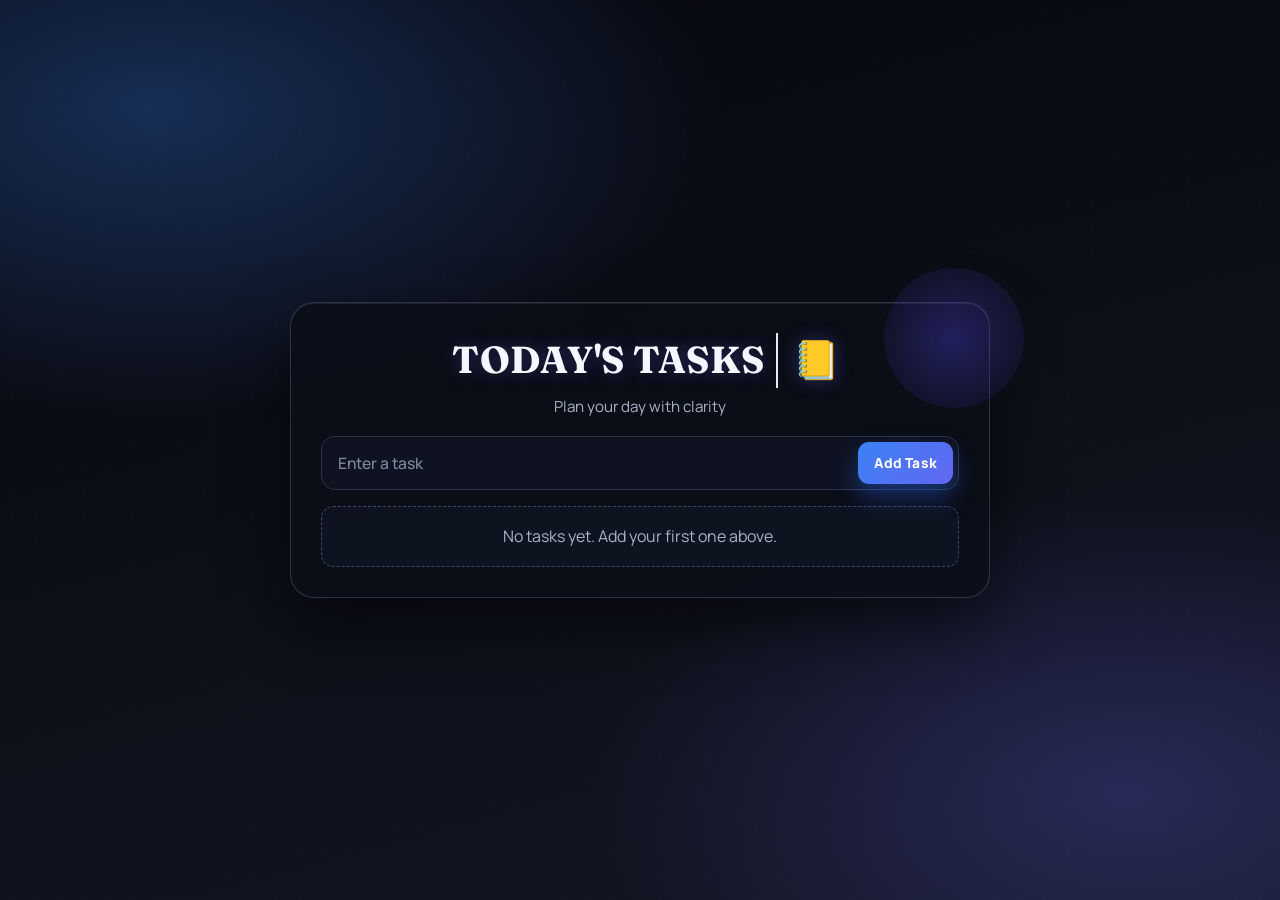
==== To-do-list App/To-do-list App.html @ d31a81e1 "feat: enhance dark cinematic todo UI and animations" ====
<!DOCTYPE html>
<html lang="en">

<head>
    <meta charset="UTF-8">
    <meta name="viewport" content="width=device-width, initial-scale=1.0">
    <title>TO-DO-LIST APP</title>
    <meta name="description" content="A simple and elegant to-do list app.">

    <style>
        @import url('https://fonts.googleapis.com/css2?family=Fraunces:opsz,wght@9..144,700&family=Manrope:wght@400;500;700;800&display=swap');

        :root {
            --bg-top: #06070d;
            --bg-bottom: #141724;
            --ink: #e8edf7;
            --ink-soft: #a9b3c8;
            --card: rgba(11, 14, 24, 0.82);
            --card-border: rgba(154, 173, 217, 0.24);
            --input-bg: #0f1321;
            --input-border: #2b3449;
            --input-focus: #6aa6ff;
            --input-ring: rgba(106, 166, 255, 0.28);
            --primary-a: #3b82f6;
            --primary-b: #6366f1;
            --primary-hover-a: #2563eb;
            --primary-hover-b: #4f46e5;
            --task-bg: #111525;
            --task-border: #283247;
            --success: #34d399;
            --danger: #f87171;
        }

        * {
            margin: 0;
            padding: 0;
            box-sizing: border-box;
        }

        body {
            min-height: 100vh;
            padding: 24px;
            display: grid;
            place-items: center;
            position: relative;
            overflow-x: hidden;
            color: var(--ink);
            font-family: 'Manrope', 'Segoe UI', Tahoma, Geneva, Verdana, sans-serif;
            line-height: 1.45;
            background:
                radial-gradient(62% 48% at 12% 12%, rgba(59, 130, 246, 0.3), transparent 72%),
                radial-gradient(58% 46% at 88% 88%, rgba(99, 102, 241, 0.26), transparent 72%),
                linear-gradient(165deg, var(--bg-top), var(--bg-bottom));
        }

        body::before {
            content: '';
            position: fixed;
            inset: 0;
            pointer-events: none;
            background-image: radial-gradient(rgba(128, 145, 186, 0.11) 0.9px, transparent 0.9px);
            background-size: 24px 24px;
            opacity: 0.22;
            z-index: 0;
        }

        .container {
            width: min(100%, 700px);
            padding: 30px;
            position: relative;
            z-index: 1;
            border-radius: 24px;
            border: 1px solid var(--card-border);
            background: var(--card);
            backdrop-filter: blur(14px);
            box-shadow:
                0 26px 64px rgba(0, 0, 0, 0.55),
                inset 0 1px 0 rgba(255, 255, 255, 0.08);
            animation: container-reveal 900ms cubic-bezier(0.22, 1, 0.36, 1) both;
        }

        .container::before {
            content: '';
            position: absolute;
            width: 140px;
            height: 140px;
            right: -35px;
            top: -35px;
            border-radius: 50%;
            background: radial-gradient(circle, rgba(79, 70, 229, 0.34), rgba(79, 70, 229, 0));
            pointer-events: none;
        }

        h1 {
            text-align: center;
            font-family: 'Fraunces', Georgia, serif;
            font-size: clamp(1.7rem, 3.5vw, 2.35rem);
            letter-spacing: 0.3px;
            margin-bottom: 8px;
            color: #f3f7ff;
            text-shadow: 0 0 18px rgba(99, 102, 241, 0.35);
        }

        .title-text {
            display: inline-block;
            width: 0;
            overflow: hidden;
            white-space: nowrap;
            vertical-align: bottom;
            border-right: 2px solid rgba(243, 247, 255, 0.95);
            animation: typing 1.9s steps(13, end) 280ms forwards, caret-blink 720ms step-end 280ms infinite;
        }

        .title-icons {
            display: inline-block;
            margin-left: 6px;
            transform-origin: center;
            opacity: 0;
            animation: icon-pop 680ms 2.15s cubic-bezier(0.34, 1.56, 0.64, 1) forwards;
        }

        .subtitle {
            text-align: center;
            margin-bottom: 18px;
            color: var(--ink-soft);
            font-size: 0.95rem;
        }

        .form-row {
            display: flex;
            margin-bottom: 16px;
        }

        .input-wrap {
            width: 100%;
            position: relative;
        }

        #taskInput {
            width: 100%;
            height: 54px;
            border-radius: 14px;
            border: 1px solid var(--input-border);
            background: var(--input-bg);
            padding: 0 134px 0 16px;
            font: 500 0.98rem 'Manrope', sans-serif;
            color: var(--ink);
            box-shadow: inset 0 1px 2px rgba(0, 0, 0, 0.3);
            transition: border-color 180ms ease, box-shadow 180ms ease, transform 180ms ease;
        }

        #taskInput::placeholder {
            color: #7f8aa3;
        }

        #taskInput:focus {
            outline: none;
            border-color: var(--input-focus);
            box-shadow: 0 0 0 4px var(--input-ring), inset 0 1px 2px rgba(0, 0, 0, 0.22);
            transform: translateY(-1px);
        }

        #addTaskBtn {
            position: absolute;
            top: 50%;
            right: 6px;
            transform: translateY(-50%);
            height: 42px;
            padding: 0 16px;
            border: 0;
            border-radius: 11px;
            cursor: pointer;
            color: #fff;
            font: 800 0.86rem 'Manrope', sans-serif;
            letter-spacing: 0.2px;
            background: linear-gradient(135deg, var(--primary-a), var(--primary-b));
            box-shadow: 0 12px 24px rgba(37, 99, 235, 0.42);
            transition: transform 160ms ease, box-shadow 160ms ease, filter 160ms ease;
        }

        #addTaskBtn:hover {
            background: linear-gradient(135deg, var(--primary-hover-a), var(--primary-hover-b));
            box-shadow: 0 14px 26px rgba(79, 70, 229, 0.44);
            filter: saturate(1.04);
        }

        #addTaskBtn:active {
            transform: translateY(calc(-50% + 1px)) scale(0.985);
        }

        #addTaskBtn:focus-visible {
            outline: none;
            box-shadow: 0 0 0 3px rgba(12, 18, 33, 0.95), 0 0 0 6px rgba(99, 102, 241, 0.45);
        }

        #taskList {
            list-style: none;
            display: grid;
            gap: 10px;
        }

        #taskList:empty::before {
            content: 'No tasks yet. Add your first one above.';
            display: block;
            text-align: center;
            padding: 18px 8px;
            color: var(--ink-soft);
            border: 1px dashed #394969;
            border-radius: 12px;
            background: rgba(19, 25, 40, 0.56);
        }

        #taskList li {
            display: flex;
            align-items: center;
            justify-content: space-between;
            gap: 12px;
            padding: 12px 14px;
            border-radius: 14px;
            border: 1px solid var(--task-border);
            background: var(--task-bg);
            box-shadow: 0 10px 24px rgba(0, 0, 0, 0.34);
            animation: item-in 280ms ease-out;
            transition: transform 180ms ease, box-shadow 180ms ease;
        }

        #taskList li:hover {
            transform: translateY(-1px);
            box-shadow: 0 14px 28px rgba(17, 24, 39, 0.6);
        }

        .task-text {
            flex: 1;
            font-weight: 600;
            word-break: break-word;
        }

        .task-actions {
            display: inline-flex;
            gap: 8px;
            flex-wrap: wrap;
        }

        .task-btn {
            border: 1px solid #33415e;
            background: #131a2b;
            border-radius: 10px;
            padding: 6px 10px;
            cursor: pointer;
            font: 700 0.8rem 'Manrope', sans-serif;
            transition: background-color 140ms ease, transform 140ms ease, border-color 140ms ease;
        }

        .task-btn:hover {
            border-color: #4a5f85;
            background: #18243b;
            transform: translateY(-1px);
        }

        .task-complete {
            color: var(--success);
        }

        .task-delete {
            color: var(--danger);
        }

        .task-done {
            background: #0f1628;
        }

        .task-done .task-text {
            text-decoration: line-through;
            text-decoration-thickness: 1.8px;
            color: #7f8aa3;
        }

        .sr-only {
            position: absolute;
            width: 1px;
            height: 1px;
            padding: 0;
            margin: -1px;
            overflow: hidden;
            clip: rect(0, 0, 0, 0);
            white-space: nowrap;
            border: 0;
        }

        @keyframes container-reveal {
            from {
                opacity: 0;
                transform: translateY(20px) scale(0.975);
                filter: blur(6px);
            }

            to {
                opacity: 1;
                transform: translateY(0) scale(1);
                filter: blur(0);
            }
        }

        @keyframes typing {
            from {
                width: 0;
            }

            to {
                width: 13ch;
            }
        }

        @keyframes caret-blink {
            from,
            to {
                border-right-color: transparent;
            }

            50% {
                border-right-color: rgba(243, 247, 255, 0.95);
            }
        }

        @keyframes icon-pop {
            from {
                opacity: 0;
                transform: scale(0.6) rotate(-12deg);
            }

            to {
                opacity: 1;
                transform: scale(1) rotate(0deg);
            }
        }

        @keyframes item-in {
            from {
                opacity: 0;
                transform: translateY(4px);
            }

            to {
                opacity: 1;
                transform: translateY(0);
            }
        }

        @media (max-width: 560px) {
            body {
                padding: 14px;
            }

            .container {
                padding: 18px;
                border-radius: 18px;
            }

            #taskInput {
                padding-right: 118px;
                height: 50px;
                font-size: 0.94rem;
            }

            #addTaskBtn {
                height: 38px;
                padding: 0 12px;
                font-size: 0.8rem;
            }

            #taskList li {
                align-items: flex-start;
                flex-direction: column;
            }

            .task-actions {
                width: 100%;
            }
        }

        @media (prefers-reduced-motion: reduce) {
            *,
            *::before,
            *::after {
                animation-duration: 0.01ms !important;
                animation-iteration-count: 1 !important;
                transition-duration: 0.01ms !important;
                scroll-behavior: auto !important;
            }
        }
    </style>
</head>


<body>

    <main class="container" aria-label="To-do list app">
        <h1><span class="title-text">TODAY'S TASKS</span> <span class="title-icons" aria-hidden="true">&#128210;</span></h1>
        <p class="subtitle">Plan your day with clarity</p>

        <div class="form-row">
            <div class="input-wrap">
                <label class="sr-only" for="taskInput">Enter a task</label>
                <input type="text" id="taskInput" placeholder="Enter a task" autocomplete="off">
                <button id="addTaskBtn" type="button">Add Task</button>
            </div>
        </div>

        <ul id="taskList" aria-live="polite"></ul>
    </main>

    <script>
        const taskInput = document.getElementById('taskInput');
        const addTaskBtn = document.getElementById('addTaskBtn');
        const taskList = document.getElementById('taskList');
        const storageKey = 'todo.tasks.v1';

        let tasks = loadTasks();
        renderTasks();

        addTaskBtn.addEventListener('click', addTask);
        taskInput.addEventListener('keydown', (event) => {
            if (event.key === 'Enter') {
                addTask();
            }
        });

        taskList.addEventListener('click', (event) => {
            const actionButton = event.target.closest('button[data-action]');
            if (!actionButton) {
                return;
            }

            const listItem = actionButton.closest('li[data-id]');
            if (!listItem) {
                return;
            }

            const taskId = Number(listItem.dataset.id);
            const action = actionButton.dataset.action;

            if (action === 'toggle') {
                tasks = tasks.map((task) =>
                    task.id === taskId ? { ...task, done: !task.done } : task
                );
            }

            if (action === 'delete') {
                tasks = tasks.filter((task) => task.id !== taskId);
            }

            saveTasks();
            renderTasks();
        });

        function addTask() {
            const text = taskInput.value.trim();
            if (!text) {
                taskInput.focus();
                return;
            }

            tasks.unshift({
                id: Date.now(),
                text,
                done: false,
            });

            taskInput.value = '';
            saveTasks();
            renderTasks();
            taskInput.focus();
        }

        function renderTasks() {
            taskList.innerHTML = '';

            tasks.forEach((task) => {
                const li = document.createElement('li');
                li.dataset.id = String(task.id);
                if (task.done) {
                    li.classList.add('task-done');
                }

                const textSpan = document.createElement('span');
                textSpan.className = 'task-text';
                textSpan.textContent = task.text;

                const actions = document.createElement('div');
                actions.className = 'task-actions';

                const toggleBtn = document.createElement('button');
                toggleBtn.type = 'button';
                toggleBtn.className = 'task-btn task-complete';
                toggleBtn.dataset.action = 'toggle';
                toggleBtn.textContent = task.done ? 'Undo' : 'Done';

                const deleteBtn = document.createElement('button');
                deleteBtn.type = 'button';
                deleteBtn.className = 'task-btn task-delete';
                deleteBtn.dataset.action = 'delete';
                deleteBtn.textContent = 'Delete';

                actions.append(toggleBtn, deleteBtn);
                li.append(textSpan, actions);
                taskList.appendChild(li);
            });
        }

        function saveTasks() {
            localStorage.setItem(storageKey, JSON.stringify(tasks));
        }

        function loadTasks() {
            try {
                const raw = localStorage.getItem(storageKey);
                const parsed = raw ? JSON.parse(raw) : [];
                return Array.isArray(parsed) ? parsed : [];
            } catch {
                return [];
            }
        }
    </script>

</body>

</html>
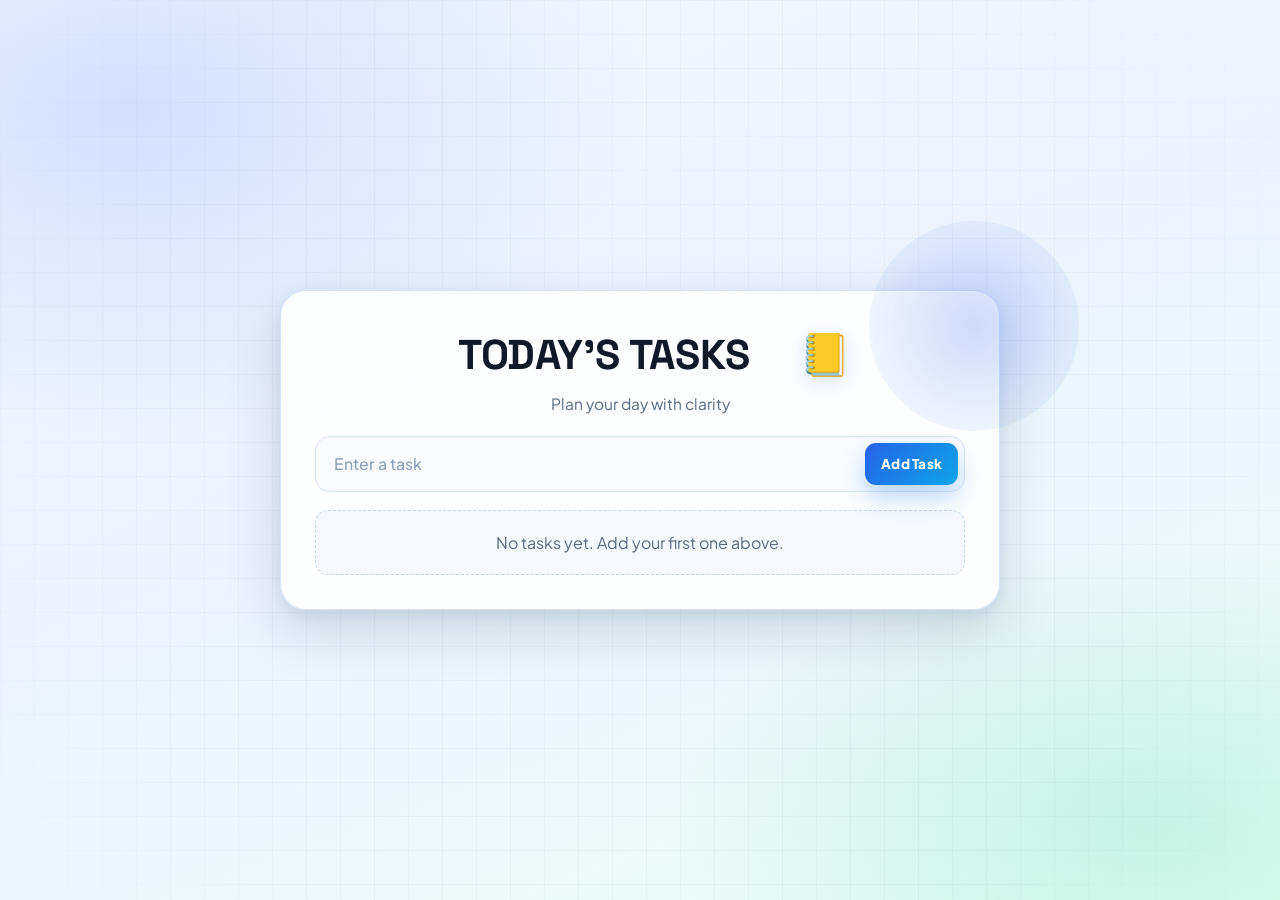
==== commit 3b09981b: "feat: split todo app into html css js with updated animations" ====
--- a/To-do-list App/To-do-list App.html
+++ b/To-do-list App/To-do-list App.html
@@ -6,389 +6,7 @@
     <meta name="viewport" content="width=device-width, initial-scale=1.0">
     <title>TO-DO-LIST APP</title>
     <meta name="description" content="A simple and elegant to-do list app.">
-
-    <style>
-        @import url('https://fonts.googleapis.com/css2?family=Fraunces:opsz,wght@9..144,700&family=Manrope:wght@400;500;700;800&display=swap');
-
-        :root {
-            --bg-top: #06070d;
-            --bg-bottom: #141724;
-            --ink: #e8edf7;
-            --ink-soft: #a9b3c8;
-            --card: rgba(11, 14, 24, 0.82);
-            --card-border: rgba(154, 173, 217, 0.24);
-            --input-bg: #0f1321;
-            --input-border: #2b3449;
-            --input-focus: #6aa6ff;
-            --input-ring: rgba(106, 166, 255, 0.28);
-            --primary-a: #3b82f6;
-            --primary-b: #6366f1;
-            --primary-hover-a: #2563eb;
-            --primary-hover-b: #4f46e5;
-            --task-bg: #111525;
-            --task-border: #283247;
-            --success: #34d399;
-            --danger: #f87171;
-        }
-
-        * {
-            margin: 0;
-            padding: 0;
-            box-sizing: border-box;
-        }
-
-        body {
-            min-height: 100vh;
-            padding: 24px;
-            display: grid;
-            place-items: center;
-            position: relative;
-            overflow-x: hidden;
-            color: var(--ink);
-            font-family: 'Manrope', 'Segoe UI', Tahoma, Geneva, Verdana, sans-serif;
-            line-height: 1.45;
-            background:
-                radial-gradient(62% 48% at 12% 12%, rgba(59, 130, 246, 0.3), transparent 72%),
-                radial-gradient(58% 46% at 88% 88%, rgba(99, 102, 241, 0.26), transparent 72%),
-                linear-gradient(165deg, var(--bg-top), var(--bg-bottom));
-        }
-
-        body::before {
-            content: '';
-            position: fixed;
-            inset: 0;
-            pointer-events: none;
-            background-image: radial-gradient(rgba(128, 145, 186, 0.11) 0.9px, transparent 0.9px);
-            background-size: 24px 24px;
-            opacity: 0.22;
-            z-index: 0;
-        }
-
-        .container {
-            width: min(100%, 700px);
-            padding: 30px;
-            position: relative;
-            z-index: 1;
-            border-radius: 24px;
-            border: 1px solid var(--card-border);
-            background: var(--card);
-            backdrop-filter: blur(14px);
-            box-shadow:
-                0 26px 64px rgba(0, 0, 0, 0.55),
-                inset 0 1px 0 rgba(255, 255, 255, 0.08);
-            animation: container-reveal 900ms cubic-bezier(0.22, 1, 0.36, 1) both;
-        }
-
-        .container::before {
-            content: '';
-            position: absolute;
-            width: 140px;
-            height: 140px;
-            right: -35px;
-            top: -35px;
-            border-radius: 50%;
-            background: radial-gradient(circle, rgba(79, 70, 229, 0.34), rgba(79, 70, 229, 0));
-            pointer-events: none;
-        }
-
-        h1 {
-            text-align: center;
-            font-family: 'Fraunces', Georgia, serif;
-            font-size: clamp(1.7rem, 3.5vw, 2.35rem);
-            letter-spacing: 0.3px;
-            margin-bottom: 8px;
-            color: #f3f7ff;
-            text-shadow: 0 0 18px rgba(99, 102, 241, 0.35);
-        }
-
-        .title-text {
-            display: inline-block;
-            width: 0;
-            overflow: hidden;
-            white-space: nowrap;
-            vertical-align: bottom;
-            border-right: 2px solid rgba(243, 247, 255, 0.95);
-            animation: typing 1.9s steps(13, end) 280ms forwards, caret-blink 720ms step-end 280ms infinite;
-        }
-
-        .title-icons {
-            display: inline-block;
-            margin-left: 6px;
-            transform-origin: center;
-            opacity: 0;
-            animation: icon-pop 680ms 2.15s cubic-bezier(0.34, 1.56, 0.64, 1) forwards;
-        }
-
-        .subtitle {
-            text-align: center;
-            margin-bottom: 18px;
-            color: var(--ink-soft);
-            font-size: 0.95rem;
-        }
-
-        .form-row {
-            display: flex;
-            margin-bottom: 16px;
-        }
-
-        .input-wrap {
-            width: 100%;
-            position: relative;
-        }
-
-        #taskInput {
-            width: 100%;
-            height: 54px;
-            border-radius: 14px;
-            border: 1px solid var(--input-border);
-            background: var(--input-bg);
-            padding: 0 134px 0 16px;
-            font: 500 0.98rem 'Manrope', sans-serif;
-            color: var(--ink);
-            box-shadow: inset 0 1px 2px rgba(0, 0, 0, 0.3);
-            transition: border-color 180ms ease, box-shadow 180ms ease, transform 180ms ease;
-        }
-
-        #taskInput::placeholder {
-            color: #7f8aa3;
-        }
-
-        #taskInput:focus {
-            outline: none;
-            border-color: var(--input-focus);
-            box-shadow: 0 0 0 4px var(--input-ring), inset 0 1px 2px rgba(0, 0, 0, 0.22);
-            transform: translateY(-1px);
-        }
-
-        #addTaskBtn {
-            position: absolute;
-            top: 50%;
-            right: 6px;
-            transform: translateY(-50%);
-            height: 42px;
-            padding: 0 16px;
-            border: 0;
-            border-radius: 11px;
-            cursor: pointer;
-            color: #fff;
-            font: 800 0.86rem 'Manrope', sans-serif;
-            letter-spacing: 0.2px;
-            background: linear-gradient(135deg, var(--primary-a), var(--primary-b));
-            box-shadow: 0 12px 24px rgba(37, 99, 235, 0.42);
-            transition: transform 160ms ease, box-shadow 160ms ease, filter 160ms ease;
-        }
-
-        #addTaskBtn:hover {
-            background: linear-gradient(135deg, var(--primary-hover-a), var(--primary-hover-b));
-            box-shadow: 0 14px 26px rgba(79, 70, 229, 0.44);
-            filter: saturate(1.04);
-        }
-
-        #addTaskBtn:active {
-            transform: translateY(calc(-50% + 1px)) scale(0.985);
-        }
-
-        #addTaskBtn:focus-visible {
-            outline: none;
-            box-shadow: 0 0 0 3px rgba(12, 18, 33, 0.95), 0 0 0 6px rgba(99, 102, 241, 0.45);
-        }
-
-        #taskList {
-            list-style: none;
-            display: grid;
-            gap: 10px;
-        }
-
-        #taskList:empty::before {
-            content: 'No tasks yet. Add your first one above.';
-            display: block;
-            text-align: center;
-            padding: 18px 8px;
-            color: var(--ink-soft);
-            border: 1px dashed #394969;
-            border-radius: 12px;
-            background: rgba(19, 25, 40, 0.56);
-        }
-
-        #taskList li {
-            display: flex;
-            align-items: center;
-            justify-content: space-between;
-            gap: 12px;
-            padding: 12px 14px;
-            border-radius: 14px;
-            border: 1px solid var(--task-border);
-            background: var(--task-bg);
-            box-shadow: 0 10px 24px rgba(0, 0, 0, 0.34);
-            animation: item-in 280ms ease-out;
-            transition: transform 180ms ease, box-shadow 180ms ease;
-        }
-
-        #taskList li:hover {
-            transform: translateY(-1px);
-            box-shadow: 0 14px 28px rgba(17, 24, 39, 0.6);
-        }
-
-        .task-text {
-            flex: 1;
-            font-weight: 600;
-            word-break: break-word;
-        }
-
-        .task-actions {
-            display: inline-flex;
-            gap: 8px;
-            flex-wrap: wrap;
-        }
-
-        .task-btn {
-            border: 1px solid #33415e;
-            background: #131a2b;
-            border-radius: 10px;
-            padding: 6px 10px;
-            cursor: pointer;
-            font: 700 0.8rem 'Manrope', sans-serif;
-            transition: background-color 140ms ease, transform 140ms ease, border-color 140ms ease;
-        }
-
-        .task-btn:hover {
-            border-color: #4a5f85;
-            background: #18243b;
-            transform: translateY(-1px);
-        }
-
-        .task-complete {
-            color: var(--success);
-        }
-
-        .task-delete {
-            color: var(--danger);
-        }
-
-        .task-done {
-            background: #0f1628;
-        }
-
-        .task-done .task-text {
-            text-decoration: line-through;
-            text-decoration-thickness: 1.8px;
-            color: #7f8aa3;
-        }
-
-        .sr-only {
-            position: absolute;
-            width: 1px;
-            height: 1px;
-            padding: 0;
-            margin: -1px;
-            overflow: hidden;
-            clip: rect(0, 0, 0, 0);
-            white-space: nowrap;
-            border: 0;
-        }
-
-        @keyframes container-reveal {
-            from {
-                opacity: 0;
-                transform: translateY(20px) scale(0.975);
-                filter: blur(6px);
-            }
-
-            to {
-                opacity: 1;
-                transform: translateY(0) scale(1);
-                filter: blur(0);
-            }
-        }
-
-        @keyframes typing {
-            from {
-                width: 0;
-            }
-
-            to {
-                width: 13ch;
-            }
-        }
-
-        @keyframes caret-blink {
-            from,
-            to {
-                border-right-color: transparent;
-            }
-
-            50% {
-                border-right-color: rgba(243, 247, 255, 0.95);
-            }
-        }
-
-        @keyframes icon-pop {
-            from {
-                opacity: 0;
-                transform: scale(0.6) rotate(-12deg);
-            }
-
-            to {
-                opacity: 1;
-                transform: scale(1) rotate(0deg);
-            }
-        }
-
-        @keyframes item-in {
-            from {
-                opacity: 0;
-                transform: translateY(4px);
-            }
-
-            to {
-                opacity: 1;
-                transform: translateY(0);
-            }
-        }
-
-        @media (max-width: 560px) {
-            body {
-                padding: 14px;
-            }
-
-            .container {
-                padding: 18px;
-                border-radius: 18px;
-            }
-
-            #taskInput {
-                padding-right: 118px;
-                height: 50px;
-                font-size: 0.94rem;
-            }
-
-            #addTaskBtn {
-                height: 38px;
-                padding: 0 12px;
-                font-size: 0.8rem;
-            }
-
-            #taskList li {
-                align-items: flex-start;
-                flex-direction: column;
-            }
-
-            .task-actions {
-                width: 100%;
-            }
-        }
-
-        @media (prefers-reduced-motion: reduce) {
-            *,
-            *::before,
-            *::after {
-                animation-duration: 0.01ms !important;
-                animation-iteration-count: 1 !important;
-                transition-duration: 0.01ms !important;
-                scroll-behavior: auto !important;
-            }
-        }
-    </style>
+    <link rel="stylesheet" href="./To-do-list App.css">
 </head>
 
 
@@ -409,118 +27,7 @@
         <ul id="taskList" aria-live="polite"></ul>
     </main>
 
-    <script>
-        const taskInput = document.getElementById('taskInput');
-        const addTaskBtn = document.getElementById('addTaskBtn');
-        const taskList = document.getElementById('taskList');
-        const storageKey = 'todo.tasks.v1';
-
-        let tasks = loadTasks();
-        renderTasks();
-
-        addTaskBtn.addEventListener('click', addTask);
-        taskInput.addEventListener('keydown', (event) => {
-            if (event.key === 'Enter') {
-                addTask();
-            }
-        });
-
-        taskList.addEventListener('click', (event) => {
-            const actionButton = event.target.closest('button[data-action]');
-            if (!actionButton) {
-                return;
-            }
-
-            const listItem = actionButton.closest('li[data-id]');
-            if (!listItem) {
-                return;
-            }
-
-            const taskId = Number(listItem.dataset.id);
-            const action = actionButton.dataset.action;
-
-            if (action === 'toggle') {
-                tasks = tasks.map((task) =>
-                    task.id === taskId ? { ...task, done: !task.done } : task
-                );
-            }
-
-            if (action === 'delete') {
-                tasks = tasks.filter((task) => task.id !== taskId);
-            }
-
-            saveTasks();
-            renderTasks();
-        });
-
-        function addTask() {
-            const text = taskInput.value.trim();
-            if (!text) {
-                taskInput.focus();
-                return;
-            }
-
-            tasks.unshift({
-                id: Date.now(),
-                text,
-                done: false,
-            });
-
-            taskInput.value = '';
-            saveTasks();
-            renderTasks();
-            taskInput.focus();
-        }
-
-        function renderTasks() {
-            taskList.innerHTML = '';
-
-            tasks.forEach((task) => {
-                const li = document.createElement('li');
-                li.dataset.id = String(task.id);
-                if (task.done) {
-                    li.classList.add('task-done');
-                }
-
-                const textSpan = document.createElement('span');
-                textSpan.className = 'task-text';
-                textSpan.textContent = task.text;
-
-                const actions = document.createElement('div');
-                actions.className = 'task-actions';
-
-                const toggleBtn = document.createElement('button');
-                toggleBtn.type = 'button';
-                toggleBtn.className = 'task-btn task-complete';
-                toggleBtn.dataset.action = 'toggle';
-                toggleBtn.textContent = task.done ? 'Undo' : 'Done';
-
-                const deleteBtn = document.createElement('button');
-                deleteBtn.type = 'button';
-                deleteBtn.className = 'task-btn task-delete';
-                deleteBtn.dataset.action = 'delete';
-                deleteBtn.textContent = 'Delete';
-
-                actions.append(toggleBtn, deleteBtn);
-                li.append(textSpan, actions);
-                taskList.appendChild(li);
-            });
-        }
-
-        function saveTasks() {
-            localStorage.setItem(storageKey, JSON.stringify(tasks));
-        }
-
-        function loadTasks() {
-            try {
-                const raw = localStorage.getItem(storageKey);
-                const parsed = raw ? JSON.parse(raw) : [];
-                return Array.isArray(parsed) ? parsed : [];
-            } catch {
-                return [];
-            }
-        }
-    </script>
+    <script src="./To-do-list App.js"></script>
 
 </body>
 
--- a/To-do-list App/To-do-list App.css
+++ b/To-do-list App/To-do-list App.css
@@ -0,0 +1,400 @@
+@import url('https://fonts.googleapis.com/css2?family=Plus+Jakarta+Sans:wght@400;500;600;700;800&family=Space+Grotesk:wght@600;700&display=swap');
+
+:root {
+    --bg-1: #f3f7ff;
+    --bg-2: #ecf3ff;
+    --bg-3: #e8fff6;
+    --text: #0f172a;
+    --muted: #5b6b84;
+    --card: rgba(255, 255, 255, 0.86);
+    --card-border: rgba(211, 225, 252, 0.95);
+    --input-bg: #f9fbff;
+    --input-border: #dbe5f8;
+    --input-focus: #1d4ed8;
+    --input-ring: rgba(29, 78, 216, 0.2);
+    --accent-a: #2563eb;
+    --accent-b: #0ea5e9;
+    --accent-a-hover: #1d4ed8;
+    --accent-b-hover: #0284c7;
+    --task-bg: #ffffff;
+    --task-border: #dbe8ff;
+    --ok: #047857;
+    --danger: #be123c;
+}
+
+* {
+    margin: 0;
+    padding: 0;
+    box-sizing: border-box;
+}
+
+body {
+    min-height: 100vh;
+    padding: 28px;
+    display: grid;
+    place-items: center;
+    position: relative;
+    overflow-x: hidden;
+    color: var(--text);
+    font-family: 'Plus Jakarta Sans', 'Segoe UI', Tahoma, Geneva, Verdana, sans-serif;
+    line-height: 1.45;
+    background:
+        radial-gradient(58% 54% at 10% 12%, rgba(59, 130, 246, 0.18), transparent 70%),
+        radial-gradient(52% 44% at 90% 92%, rgba(16, 185, 129, 0.16), transparent 72%),
+        linear-gradient(160deg, var(--bg-1), var(--bg-2) 45%, var(--bg-3));
+}
+
+body::before {
+    content: '';
+    position: fixed;
+    inset: 0;
+    z-index: 0;
+    pointer-events: none;
+    background-image: linear-gradient(rgba(148, 163, 184, 0.08) 1px, transparent 1px),
+        linear-gradient(90deg, rgba(148, 163, 184, 0.08) 1px, transparent 1px);
+    background-size: 34px 34px;
+    mask-image: radial-gradient(circle at center, black 65%, transparent 100%);
+}
+
+.container {
+    width: min(100%, 720px);
+    padding: 34px;
+    position: relative;
+    z-index: 1;
+    border-radius: 26px;
+    border: 1px solid var(--card-border);
+    background: var(--card);
+    backdrop-filter: blur(10px);
+    box-shadow:
+        0 20px 55px rgba(15, 23, 42, 0.15),
+        0 6px 16px rgba(37, 99, 235, 0.08),
+        inset 0 1px 0 rgba(255, 255, 255, 0.95);
+    animation: container-reveal 700ms cubic-bezier(0.2, 0.8, 0.2, 1) both;
+}
+
+.container::before {
+    content: '';
+    position: absolute;
+    top: -70px;
+    right: -80px;
+    width: 210px;
+    height: 210px;
+    border-radius: 50%;
+    background: radial-gradient(circle, rgba(37, 99, 235, 0.22), rgba(37, 99, 235, 0));
+    pointer-events: none;
+}
+
+h1 {
+    text-align: center;
+    font-family: 'Space Grotesk', 'Plus Jakarta Sans', sans-serif;
+    font-size: clamp(1.85rem, 4.4vw, 2.6rem);
+    font-weight: 700;
+    letter-spacing: -0.4px;
+    margin-bottom: 8px;
+    color: #111827;
+}
+
+.title-text {
+    display: inline-block;
+    width: 0;
+    overflow: hidden;
+    white-space: nowrap;
+    vertical-align: bottom;
+    border-right: 2px solid rgba(17, 24, 39, 0.85);
+    animation:
+        typing 1.4s steps(13, end) 120ms forwards,
+        caret-blink 620ms step-end 120ms 3,
+        caret-hide 1ms linear 2.02s forwards;
+}
+
+.title-icons {
+    display: inline-block;
+    margin-left: 8px;
+    transform-origin: center;
+    opacity: 0;
+    animation: icon-pop 520ms 1.5s cubic-bezier(0.16, 1, 0.3, 1) forwards;
+    filter: drop-shadow(0 4px 10px rgba(37, 99, 235, 0.18));
+}
+
+.subtitle {
+    text-align: center;
+    margin-bottom: 20px;
+    color: var(--muted);
+    font-size: 0.97rem;
+}
+
+.form-row {
+    display: flex;
+    margin-bottom: 18px;
+}
+
+.input-wrap {
+    width: 100%;
+    position: relative;
+}
+
+#taskInput {
+    width: 100%;
+    height: 56px;
+    border-radius: 14px;
+    border: 1px solid var(--input-border);
+    background: var(--input-bg);
+    padding: 0 142px 0 18px;
+    color: var(--text);
+    font: 500 0.99rem 'Plus Jakarta Sans', sans-serif;
+    box-shadow: inset 0 1px 2px rgba(15, 23, 42, 0.04);
+    transition: border-color 160ms ease, box-shadow 160ms ease, transform 160ms ease;
+}
+
+#taskInput::placeholder {
+    color: #8ea0bb;
+}
+
+#taskInput:focus {
+    outline: none;
+    border-color: var(--input-focus);
+    box-shadow: 0 0 0 4px var(--input-ring);
+    transform: translateY(-1px);
+}
+
+#addTaskBtn {
+    position: absolute;
+    top: 50%;
+    right: 7px;
+    transform: translateY(-50%);
+    height: 42px;
+    padding: 0 16px;
+    border: 0;
+    border-radius: 11px;
+    cursor: pointer;
+    color: #fff;
+    font: 800 0.84rem 'Plus Jakarta Sans', sans-serif;
+    letter-spacing: 0.25px;
+    background: linear-gradient(130deg, var(--accent-a), var(--accent-b));
+    box-shadow: 0 12px 24px rgba(14, 116, 215, 0.28);
+    transition: transform 150ms ease, box-shadow 150ms ease, filter 150ms ease;
+}
+
+#addTaskBtn:hover {
+    background: linear-gradient(130deg, var(--accent-a-hover), var(--accent-b-hover));
+    box-shadow: 0 14px 26px rgba(14, 116, 215, 0.34);
+    filter: saturate(1.08);
+}
+
+#addTaskBtn:active {
+    transform: translateY(calc(-50% + 1px)) scale(0.99);
+}
+
+#addTaskBtn:focus-visible {
+    outline: none;
+    box-shadow: 0 0 0 3px #ffffff, 0 0 0 6px rgba(37, 99, 235, 0.28);
+}
+
+#taskList {
+    list-style: none;
+    display: grid;
+    gap: 11px;
+}
+
+#taskList:empty::before {
+    content: 'No tasks yet. Add your first one above.';
+    display: block;
+    text-align: center;
+    padding: 20px 10px;
+    color: var(--muted);
+    border: 1px dashed #c8d6f5;
+    border-radius: 13px;
+    background: rgba(244, 248, 255, 0.9);
+}
+
+#taskList li {
+    display: flex;
+    align-items: center;
+    justify-content: space-between;
+    gap: 12px;
+    padding: 13px 14px;
+    border-radius: 13px;
+    border: 1px solid var(--task-border);
+    background: var(--task-bg);
+    box-shadow: 0 8px 18px rgba(15, 23, 42, 0.08);
+    animation: item-in 280ms ease-out;
+    transition: transform 170ms ease, box-shadow 170ms ease, border-color 170ms ease;
+}
+
+#taskList li:hover {
+    transform: translateY(-1px);
+    border-color: #bfd2fa;
+    box-shadow: 0 12px 24px rgba(15, 23, 42, 0.12);
+}
+
+.task-text {
+    flex: 1;
+    font-weight: 600;
+    color: #1e293b;
+    word-break: break-word;
+}
+
+.task-actions {
+    display: inline-flex;
+    gap: 8px;
+    flex-wrap: wrap;
+}
+
+.task-btn {
+    border: 1px solid #d5e1fb;
+    background: #f8fbff;
+    border-radius: 10px;
+    padding: 6px 10px;
+    cursor: pointer;
+    font: 700 0.79rem 'Plus Jakarta Sans', sans-serif;
+    transition: background-color 130ms ease, transform 130ms ease, border-color 130ms ease;
+}
+
+.task-btn:hover {
+    border-color: #b8cbf5;
+    background: #edf4ff;
+    transform: translateY(-1px);
+}
+
+.task-complete {
+    color: var(--ok);
+}
+
+.task-delete {
+    color: var(--danger);
+}
+
+.task-done {
+    background: #f6f9ff;
+    border-color: #cfdbf5;
+}
+
+.task-done .task-text {
+    text-decoration: line-through;
+    text-decoration-thickness: 1.8px;
+    color: #7b8ca7;
+}
+
+.sr-only {
+    position: absolute;
+    width: 1px;
+    height: 1px;
+    padding: 0;
+    margin: -1px;
+    overflow: hidden;
+    clip: rect(0, 0, 0, 0);
+    white-space: nowrap;
+    border: 0;
+}
+
+@keyframes container-reveal {
+    from {
+        opacity: 0;
+        transform: translateY(14px) scale(0.985);
+        filter: blur(5px);
+    }
+
+    to {
+        opacity: 1;
+        transform: translateY(0) scale(1);
+        filter: blur(0);
+    }
+}
+
+@keyframes typing {
+    from {
+        width: 0;
+    }
+
+    to {
+        width: 13ch;
+    }
+}
+
+@keyframes caret-blink {
+    from,
+    to {
+        border-right-color: transparent;
+    }
+
+    50% {
+        border-right-color: rgba(17, 24, 39, 0.85);
+    }
+}
+
+@keyframes caret-hide {
+    to {
+        border-right-color: transparent;
+    }
+}
+
+@keyframes icon-pop {
+    from {
+        opacity: 0;
+        transform: scale(0.75) rotate(-8deg);
+    }
+
+    to {
+        opacity: 1;
+        transform: scale(1) rotate(0);
+    }
+}
+
+@keyframes item-in {
+    from {
+        opacity: 0;
+        transform: translateY(5px);
+    }
+
+    to {
+        opacity: 1;
+        transform: translateY(0);
+    }
+}
+
+@media (max-width: 560px) {
+    body {
+        padding: 14px;
+    }
+
+    .container {
+        padding: 20px;
+        border-radius: 18px;
+    }
+
+    h1 {
+        font-size: clamp(1.6rem, 8vw, 2rem);
+    }
+
+    #taskInput {
+        height: 52px;
+        padding-right: 124px;
+        font-size: 0.94rem;
+    }
+
+    #addTaskBtn {
+        height: 38px;
+        padding: 0 12px;
+        font-size: 0.78rem;
+    }
+
+    #taskList li {
+        align-items: flex-start;
+        flex-direction: column;
+    }
+
+    .task-actions {
+        width: 100%;
+    }
+}
+
+@media (prefers-reduced-motion: reduce) {
+    *,
+    *::before,
+    *::after {
+        animation-duration: 0.01ms !important;
+        animation-iteration-count: 1 !important;
+        transition-duration: 0.01ms !important;
+        scroll-behavior: auto !important;
+    }
+}
